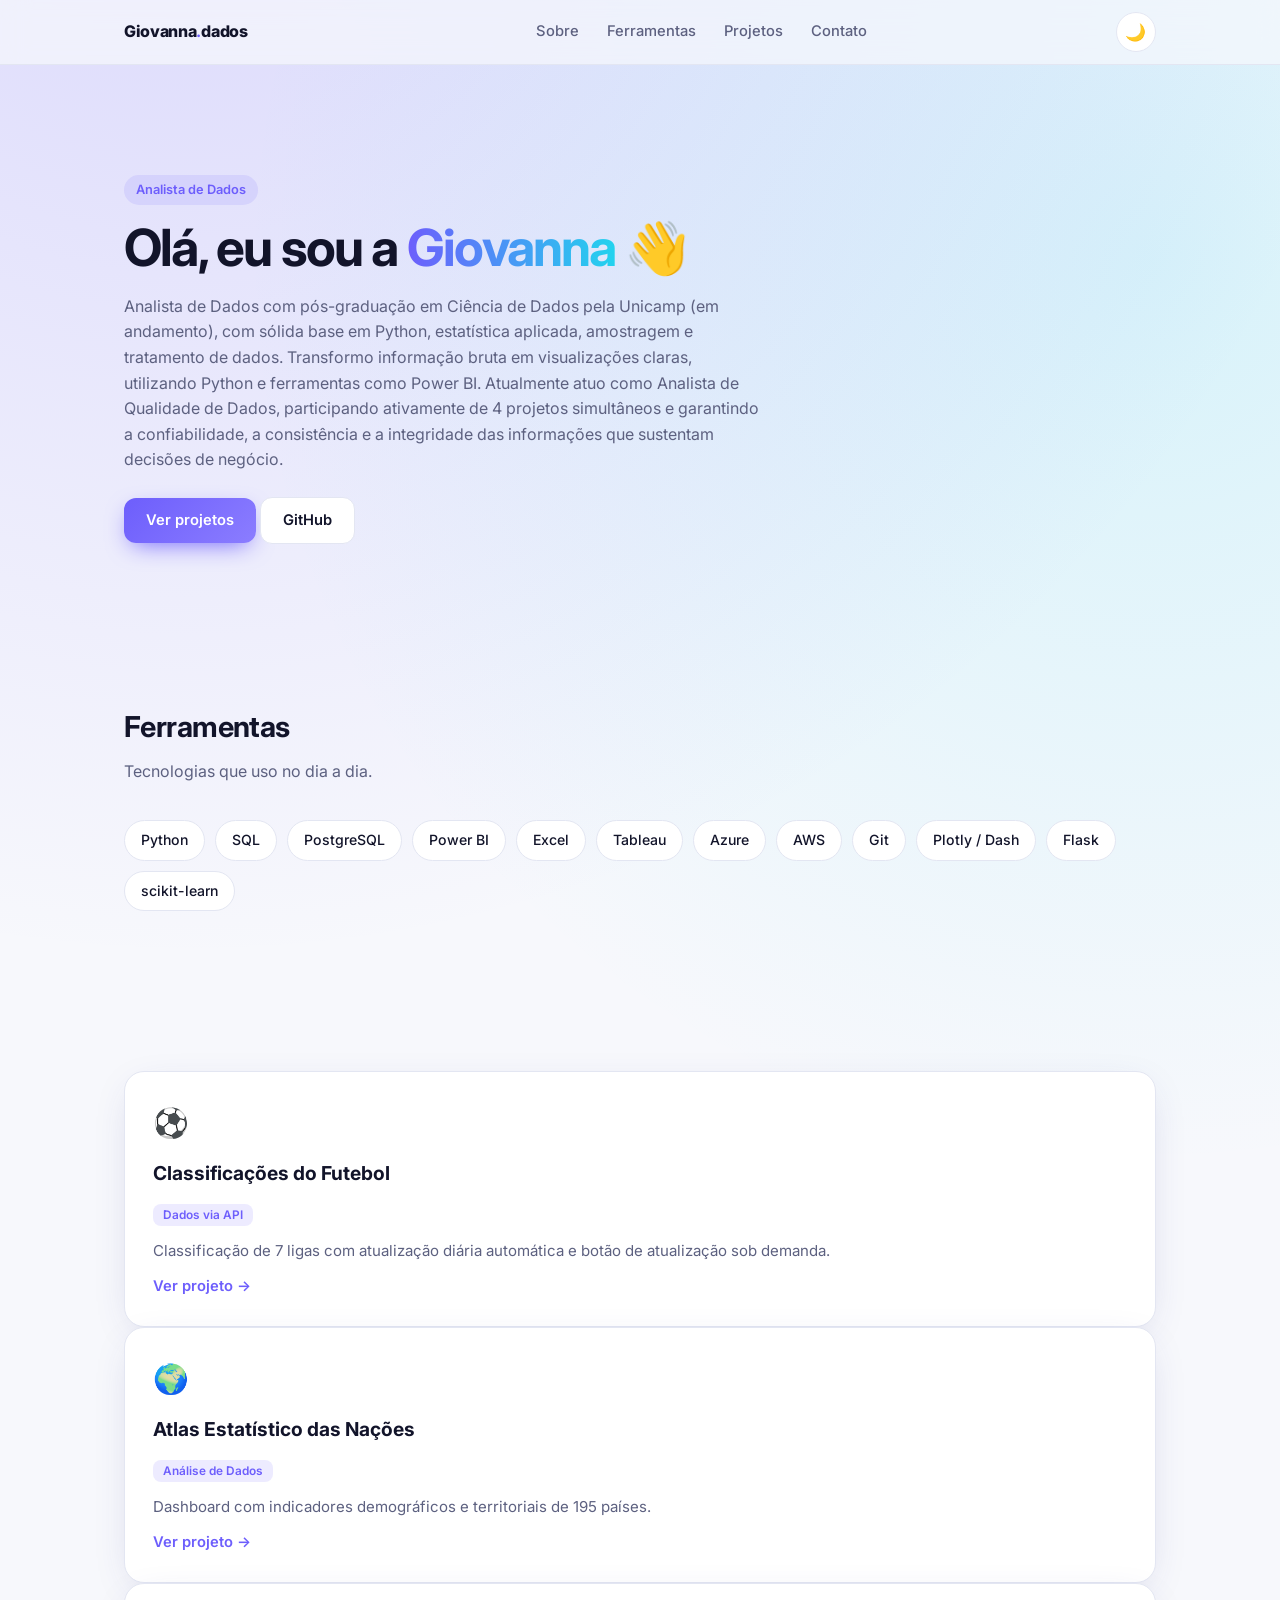
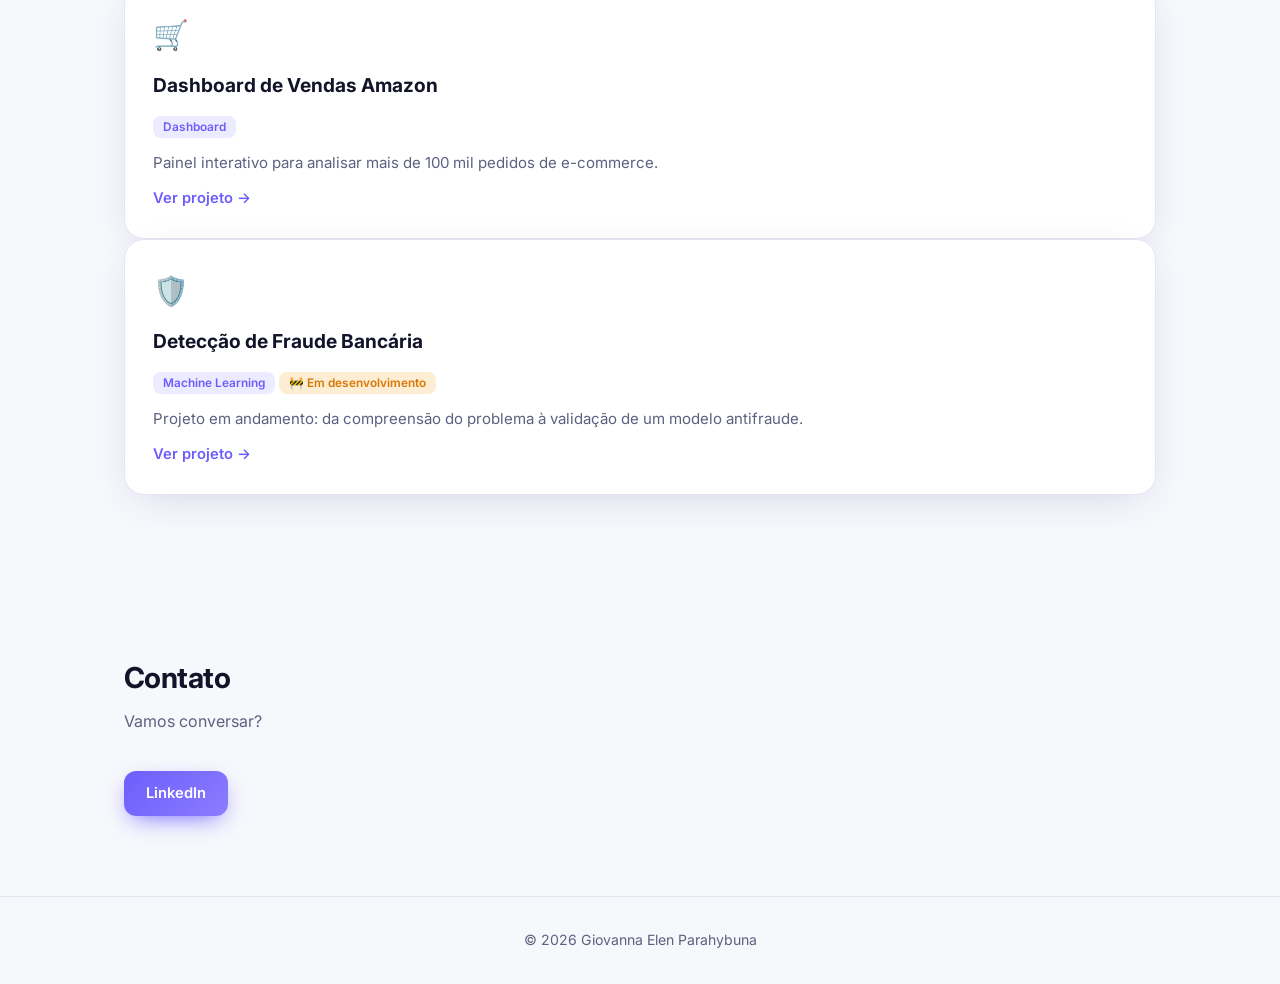
==== index.html @ b78a01f7 "Portfólio completo" ====
<!DOCTYPE html><html lang="pt-BR"><head><title>Giovanna Parahybuna | Portfólio</title><meta charset="utf-8"><meta name="viewport" content="width=device-width,initial-scale=1"><link rel="preconnect" href="https://fonts.googleapis.com"><link href="https://fonts.googleapis.com/css2?family=Inter:wght@400;500;600;800&display=swap" rel="stylesheet"><link rel="stylesheet" href="css/style.css"><script>try{document.documentElement.dataset.theme=localStorage.getItem("t")||(matchMedia("(prefers-color-scheme:dark)").matches?"dark":"light")}catch(e){document.documentElement.dataset.theme="light"}</script></head><body><nav><div class="wrap"><a class="logo" href="index.html">Giovanna<b>.</b>dados</a><ul><li><a href="index.html#sobre">Sobre</a></li><li><a href="index.html#ferramentas">Ferramentas</a></li><li><a href="index.html#projetos">Projetos</a></li><li><a href="index.html#contato">Contato</a></li></ul><button id="tema" aria-label="Alternar tema"></button></div></nav>
<main class="wrap"><section id="sobre" class="hero"><div><div class="pill">Analista de Dados</div><h1>Olá, eu sou a <span>Giovanna</span> 👋</h1>
<p>Analista de Dados com pós-graduação em Ciência de Dados pela Unicamp (em andamento), com sólida base em Python, estatística aplicada, amostragem e tratamento de dados. Transformo informação bruta em visualizações claras, utilizando Python e ferramentas como Power BI. Atualmente atuo como Analista de Qualidade de Dados, participando ativamente de 4 projetos simultâneos e garantindo a confiabilidade, a consistência e a integridade das informações que sustentam decisões de negócio.</p>
<a class="btn" href="#projetos">Ver projetos</a> <a class="btn o" href="https://github.com/GEPARAHYBUNA" target="_blank" rel="noopener">GitHub</a></div></section>
<section id="ferramentas"><h2>Ferramentas</h2><p class="sub">Tecnologias que uso no dia a dia.</p><div class="chips"><span class="chip">Python</span><span class="chip">SQL</span><span class="chip">PostgreSQL</span><span class="chip">Power BI</span><span class="chip">Excel</span><span class="chip">Tableau</span><span class="chip">Azure</span><span class="chip">AWS</span><span class="chip">Git</span><span class="chip">Plotly / Dash</span><span class="chip">Flask</span><span class="chip">scikit-learn</span></div></section>
<section id="projetos"><h2>Projetos</h2><p class="sub">Clique em um projeto para ver os detalhes.</p><div class="grid" id="projetos"></div></section>
<section id="contato"><h2>Contato</h2><p class="sub">Vamos conversar?</p><a class="btn" href="https://www.linkedin.com/in/" target="_blank" rel="noopener">LinkedIn</a></section></main>
<footer>© 2026 Giovanna Elen Parahybuna</footer><script src="js/config.js"></script><script src="js/projetos.js"></script><script src="js/main.js"></script></body></html>
---- css/style.css ----
:root{--bg:#f7f8fc;--card:#fff;--tx:#12142a;--mut:#5d6180;--bd:#e3e6f2;--ac:#6d5efc;--ac2:#22d3ee;--sh:0 10px 40px -15px rgba(60,60,140,.25)}
[data-theme=dark]{--bg:#0b0c1a;--card:#14162b;--tx:#eef0ff;--mut:#9ba0c4;--bd:#25284a;--sh:0 10px 40px -15px #000}
*{box-sizing:border-box;margin:0}html{scroll-behavior:smooth}
body{font-family:Inter,system-ui,sans-serif;background:var(--bg);color:var(--tx);line-height:1.6;transition:background .3s,color .3s;
background-image:radial-gradient(circle at 15% -10%,color-mix(in srgb,var(--ac) 22%,transparent),transparent 40%),radial-gradient(circle at 90% 10%,color-mix(in srgb,var(--ac2) 15%,transparent),transparent 35%);background-repeat:no-repeat}
a{color:inherit;text-decoration:none}.wrap{max-width:1080px;margin:auto;padding:0 24px}
nav{position:sticky;top:0;z-index:9;backdrop-filter:blur(14px);background:color-mix(in srgb,var(--bg) 70%,transparent);border-bottom:1px solid var(--bd)}
nav .wrap{display:flex;align-items:center;justify-content:space-between;height:64px}
.logo{font-weight:800;letter-spacing:-.02em}.logo b{color:var(--ac)}
nav ul{display:flex;gap:28px;list-style:none;font-size:.92rem;font-weight:500;color:var(--mut)}nav ul a:hover{color:var(--tx)}
#tema{border:1px solid var(--bd);background:var(--card);color:var(--tx);width:40px;height:40px;border-radius:50%;cursor:pointer;font-size:1.05rem}
section{padding:80px 0}h2{font-size:1.8rem;letter-spacing:-.02em;margin-bottom:8px}.sub{color:var(--mut);margin-bottom:36px}
.hero{display:grid;padding-top:110px;max-width:760px}
.foto{width:260px;height:260px;border-radius:50%;object-fit:cover;padding:5px;background:linear-gradient(135deg,var(--ac),var(--ac2));box-shadow:var(--sh)}
.pill{display:inline-block;font-size:.8rem;font-weight:600;color:var(--ac);background:color-mix(in srgb,var(--ac) 12%,transparent);padding:5px 12px;border-radius:99px;margin-bottom:14px}
h1{font-size:clamp(2rem,5vw,3.2rem);line-height:1.1;letter-spacing:-.035em}h1 span{background:linear-gradient(90deg,var(--ac),var(--ac2));-webkit-background-clip:text;background-clip:text;color:transparent}
.hero p{color:var(--mut);margin:18px 0 24px;max-width:640px}
.btn{display:inline-block;padding:11px 22px;border-radius:12px;font-weight:600;font-size:.92rem;background:linear-gradient(135deg,var(--ac),#8b7dff);color:#fff;box-shadow:0 8px 24px -8px var(--ac);transition:.2s}
.btn:hover{transform:translateY(-2px)}.btn.o{background:var(--card);color:var(--tx);border:1px solid var(--bd);box-shadow:none}
.chips{display:flex;flex-wrap:wrap;gap:10px}.chip{padding:8px 16px;border:1px solid var(--bd);background:var(--card);border-radius:99px;font-size:.88rem;font-weight:500}
.grid{display:grid;grid-template-columns:repeat(2,1fr);gap:22px}
.card{display:flex;flex-direction:column;gap:12px;padding:28px;background:var(--card);border:1px solid var(--bd);border-radius:20px;box-shadow:var(--sh);transition:.25s;position:relative;overflow:hidden}
.card::before{content:"";position:absolute;inset:0 0 auto;height:3px;background:linear-gradient(90deg,var(--ac),var(--ac2));opacity:0;transition:.25s}
.card:hover{transform:translateY(-6px);border-color:var(--ac)}.card:hover::before{opacity:1}
.card .ic{font-size:1.8rem}.card h3{font-size:1.2rem}.card p{color:var(--mut);font-size:.94rem;flex:1}
.tag{font-size:.74rem;font-weight:600;padding:4px 10px;border-radius:8px;background:color-mix(in srgb,var(--ac) 12%,transparent);color:var(--ac)}
.go{font-weight:600;color:var(--ac);font-size:.92rem}
footer{border-top:1px solid var(--bd);padding:32px 0;text-align:center;color:var(--mut);font-size:.88rem}
.tabs{display:flex;gap:8px;flex-wrap:wrap;margin:24px 0}.tabs button{cursor:pointer;border:1px solid var(--bd);background:var(--card);color:var(--tx);padding:8px 16px;border-radius:99px;font:600 .85rem Inter}
.tabs .on{background:var(--ac);color:#fff;border-color:var(--ac)}
.kpis{display:grid;grid-template-columns:repeat(3,1fr);gap:16px;margin-bottom:22px}.kpi{padding:18px 22px;background:var(--card);border:1px solid var(--bd);border-radius:16px}.kpi small{color:var(--mut)}.kpi b{display:block;font-size:1.1rem}
.tw{overflow-x:auto;background:var(--card);border:1px solid var(--bd);border-radius:16px}
table{width:100%;border-collapse:collapse;font-size:.9rem}th,td{padding:11px 12px;text-align:center;border-bottom:1px solid var(--bd)}
th{font-size:.74rem;color:var(--mut);text-transform:uppercase;letter-spacing:.05em}td.t{text-align:left;font-weight:600;white-space:nowrap}td.t img{width:22px;height:22px;object-fit:contain;vertical-align:middle;margin-right:10px}
tr:last-child td{border:0}td.p{font-weight:800}.dot{display:inline-block;width:10px;height:10px;border-radius:50%;margin:0 2px}
.back{color:var(--mut);font-size:.9rem;display:inline-block;margin:36px 0 18px}.links{display:flex;gap:12px;margin:22px 0}
@media(max-width:760px){.hero{text-align:left}.grid,.kpis{grid-template-columns:1fr}nav ul{gap:14px}}
button.btn{border:0;cursor:pointer;font-family:inherit}.btn[disabled]{opacity:.6;cursor:wait}
.dev{background:color-mix(in srgb,#f59e0b 18%,transparent)!important;color:#d97706!important}
.dest{list-style:none;padding:0;margin:0 0 32px;display:grid;gap:10px}.dest li{padding:14px 18px;background:var(--card);border:1px solid var(--bd);border-radius:14px;color:var(--mut)}.dest li::before{content:"✓  ";color:var(--ac);font-weight:800}
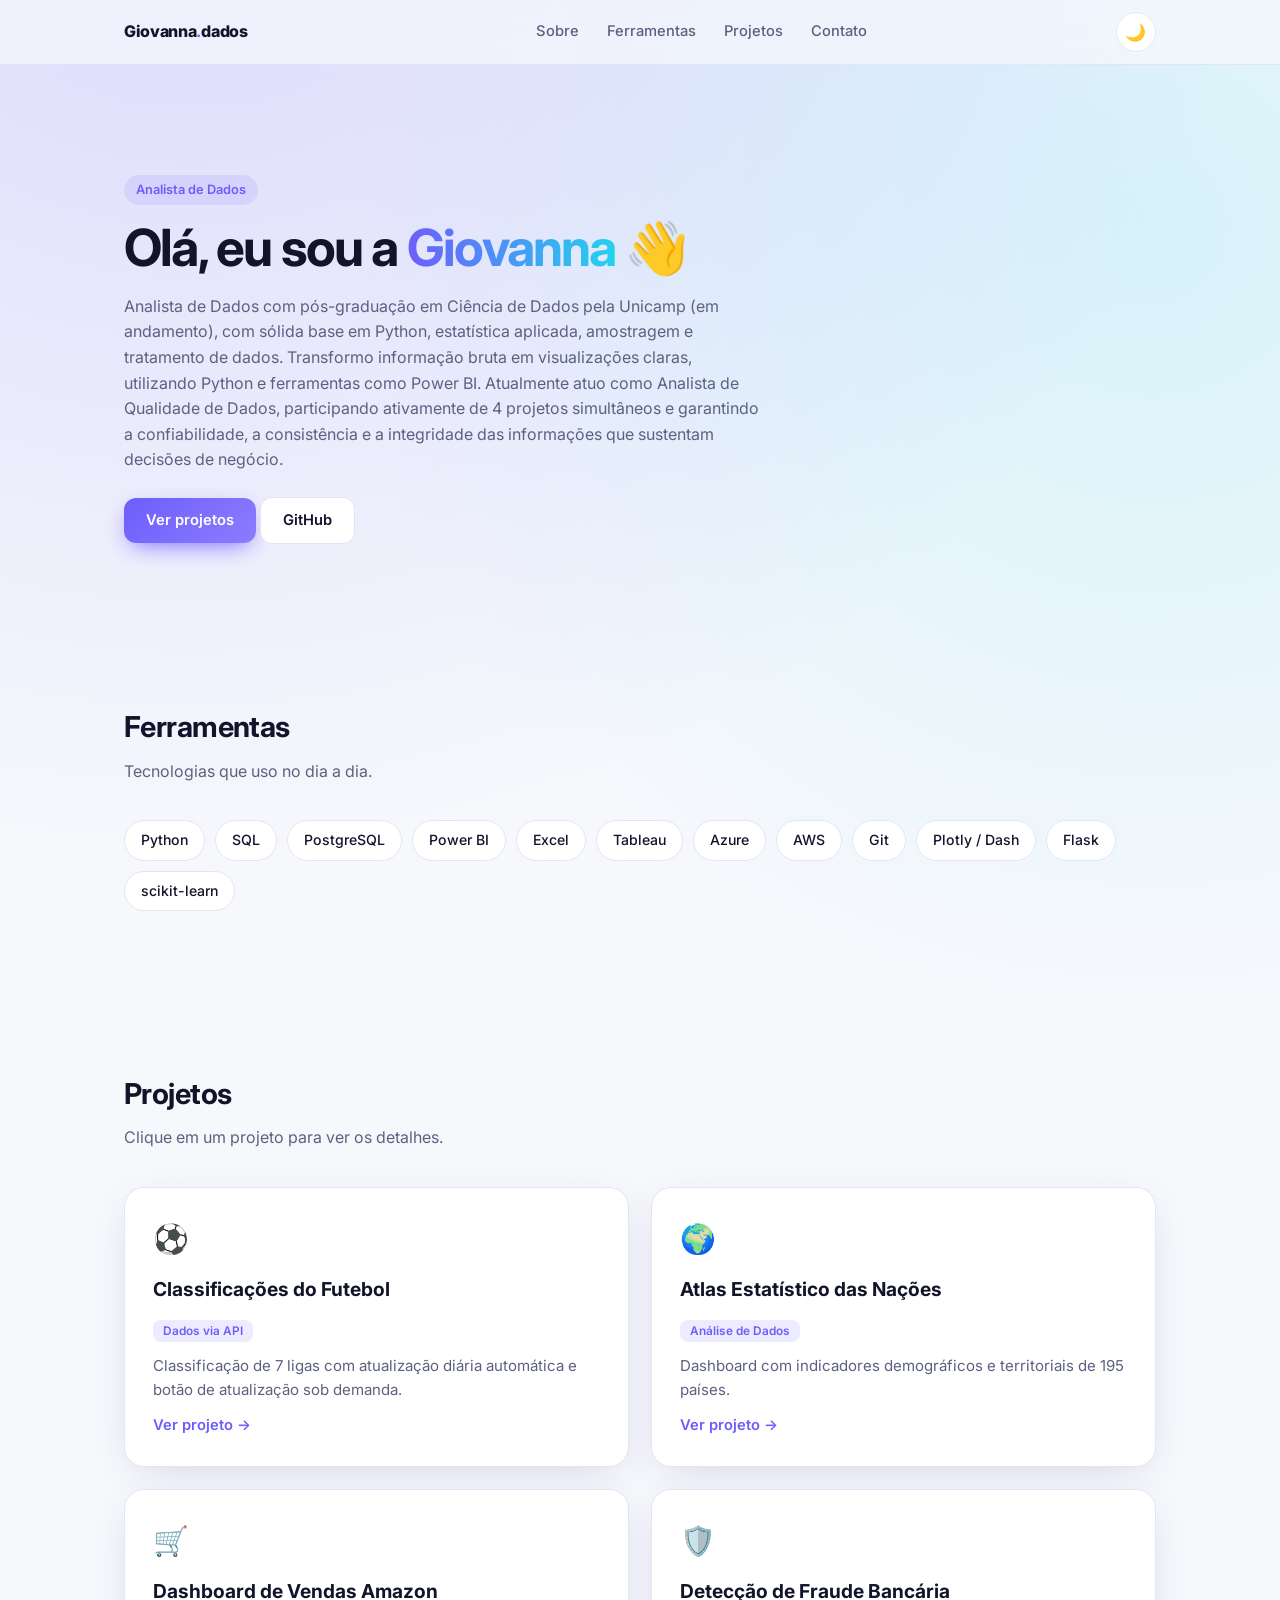
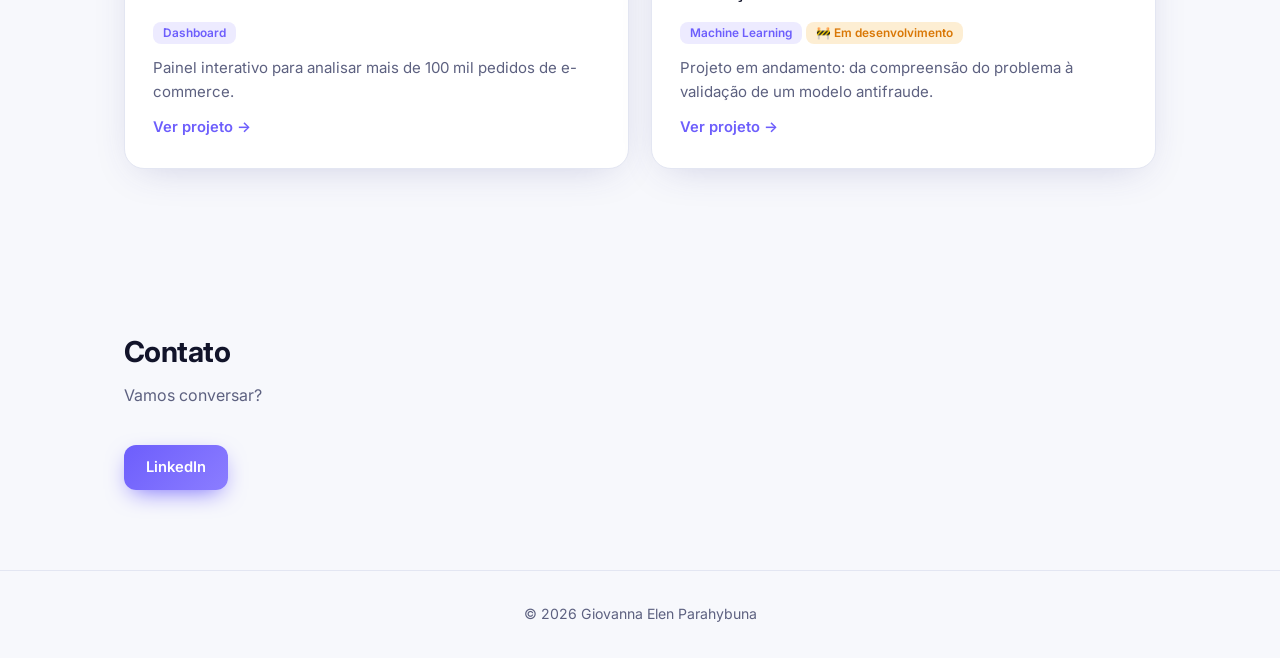
==== commit 0deb328f: "Cards de projetos direto no HTML" ====
--- a/index.html
+++ b/index.html
@@ -3,6 +3,6 @@
 <p>Analista de Dados com pós-graduação em Ciência de Dados pela Unicamp (em andamento), com sólida base em Python, estatística aplicada, amostragem e tratamento de dados. Transformo informação bruta em visualizações claras, utilizando Python e ferramentas como Power BI. Atualmente atuo como Analista de Qualidade de Dados, participando ativamente de 4 projetos simultâneos e garantindo a confiabilidade, a consistência e a integridade das informações que sustentam decisões de negócio.</p>
 <a class="btn" href="#projetos">Ver projetos</a> <a class="btn o" href="https://github.com/GEPARAHYBUNA" target="_blank" rel="noopener">GitHub</a></div></section>
 <section id="ferramentas"><h2>Ferramentas</h2><p class="sub">Tecnologias que uso no dia a dia.</p><div class="chips"><span class="chip">Python</span><span class="chip">SQL</span><span class="chip">PostgreSQL</span><span class="chip">Power BI</span><span class="chip">Excel</span><span class="chip">Tableau</span><span class="chip">Azure</span><span class="chip">AWS</span><span class="chip">Git</span><span class="chip">Plotly / Dash</span><span class="chip">Flask</span><span class="chip">scikit-learn</span></div></section>
-<section id="projetos"><h2>Projetos</h2><p class="sub">Clique em um projeto para ver os detalhes.</p><div class="grid" id="projetos"></div></section>
+<section id="projetos"><h2>Projetos</h2><p class="sub">Clique em um projeto para ver os detalhes.</p><div class="grid" id="lista-projetos"><a class="card" href="projeto.html?id=futebol"><div class="ic">⚽</div><h3>Classificações do Futebol</h3><div><span class="tag">Dados via API</span></div><p>Classificação de 7 ligas com atualização diária automática e botão de atualização sob demanda.</p><span class="go">Ver projeto →</span></a><a class="card" href="projeto.html?id=atlas"><div class="ic">🌍</div><h3>Atlas Estatístico das Nações</h3><div><span class="tag">Análise de Dados</span></div><p>Dashboard com indicadores demográficos e territoriais de 195 países.</p><span class="go">Ver projeto →</span></a><a class="card" href="projeto.html?id=amazon"><div class="ic">🛒</div><h3>Dashboard de Vendas Amazon</h3><div><span class="tag">Dashboard</span></div><p>Painel interativo para analisar mais de 100 mil pedidos de e-commerce.</p><span class="go">Ver projeto →</span></a><a class="card" href="projeto.html?id=fraude"><div class="ic">🛡️</div><h3>Detecção de Fraude Bancária</h3><div><span class="tag">Machine Learning</span> <span class="tag dev">🚧 Em desenvolvimento</span></div><p>Projeto em andamento: da compreensão do problema à validação de um modelo antifraude.</p><span class="go">Ver projeto →</span></a></div></section>
 <section id="contato"><h2>Contato</h2><p class="sub">Vamos conversar?</p><a class="btn" href="https://www.linkedin.com/in/" target="_blank" rel="noopener">LinkedIn</a></section></main>
 <footer>© 2026 Giovanna Elen Parahybuna</footer><script src="js/config.js"></script><script src="js/projetos.js"></script><script src="js/main.js"></script></body></html>
